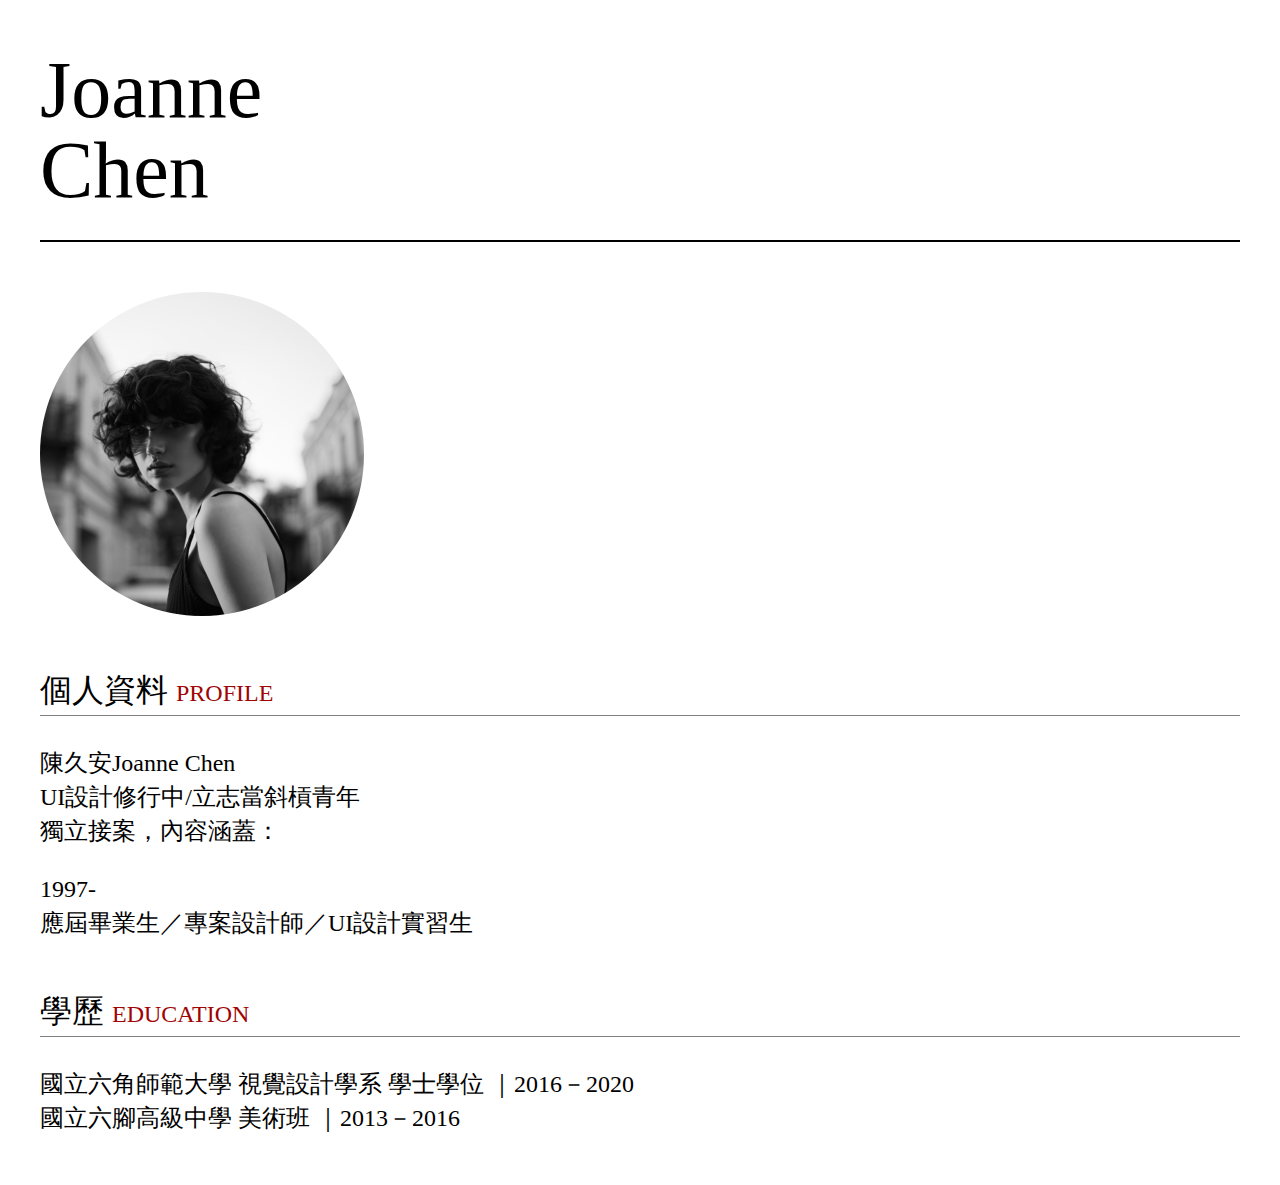
==== 01/index.html @ fcb2d044 "add 01.html" ====
<!DOCTYPE html>
<html lang="en">
<head>
    <meta charset="UTF-8">
    <meta name="viewport" content="width=device-width, initial-scale=1.0">
    <title>第一周作業</title>
    <link rel="stylesheet" href="./css/style.css">    
</head>
<body>
    <div class="container">
        <div class="box">
            <div class="box_title-header">
                <h1 class="h1_title">Joanne Chen</h1>
            </div>
            <img src="images/avatar.png" class="avatar">
        </div>

        <div class="box">
            <div class="box-header">
                <h2 class="h2">個人資料 <span class="mark">PROFILE</span></h2>
            </div>
                <div class="box-item">
                    陳久安Joanne Chen<br>
                    UI設計修行中/立志當斜槓青年<br>
                    獨立接案，內容涵蓋：
                </div>
                <div class="box-item">
                    1997-<br>
                    應屆畢業生／專案設計師／UI設計實習生
                </div>
        </div>

        <div class="box">
            <div class="box-header">
                <h2 class="h2">學歷 <span class="mark">EDUCATION</span></h2>
            </div>
                <div class="box-item">
                    國立六角師範大學 視覺設計學系 學士學位 ｜2016－2020
                    <br>
                    國立六腳高級中學 美術班 ｜2013－2016
                </div>
        </div>
    </div>

    <div class="container">

    </div>

</body>
</html>
---- 01/css/style.css ----
/* http://meyerweb.com/eric/tools/css/reset/ 
   v2.0 | 20110126
   License: none (public domain)
*/

html, body, div, span, applet, object, iframe,
h1, h2, h3, h4, h5, h6, p, blockquote, pre,
a, abbr, acronym, address, big, cite, code,
del, dfn, em, img, ins, kbd, q, s, samp,
small, strike, strong, sub, sup, tt, var,
b, u, i, center,
dl, dt, dd, ol, ul, li,
fieldset, form, label, legend,
table, caption, tbody, tfoot, thead, tr, th, td,
article, aside, canvas, details, embed, 
figure, figcaption, footer, header, hgroup, 
menu, nav, output, ruby, section, summary,
time, mark, audio, video {
	margin: 0;
	padding: 0;
	border: 0;
	font-size: 100%;
	font: inherit;
	vertical-align: baseline;
}
/* HTML5 display-role reset for older browsers */
article, aside, details, figcaption, figure, 
footer, header, hgroup, menu, nav, section {
	display: block;
}
body {
	line-height: 1;
}
ol, ul {
	list-style: none;
}
blockquote, q {
	quotes: none;
}
blockquote:before, blockquote:after,
q:before, q:after {
	content: '';
	content: none;
}
table {
	border-collapse: collapse;
	border-spacing: 0;
}



/***** container ****/
.container {
    width: 1200px;
    margin: 0 auto; 
    margin-bottom: 50px;
}

.container-fluid {
    width: 100%;
    margin: 0 auto; 
    margin-bottom: 50px;
}
/***** container ****/



/***** box ****/
.box {
    margin-bottom: 50px;
}

.box_title-header {
    border-bottom: 2px black solid;
    margin-bottom: 50px;
}

.box-header{
    border-bottom: 1px gray solid;
    margin-bottom: 30px;
}

.box-item {
    font-size: 24px;
    line-height: 34px;
    color: #000000;
    margin-bottom: 24px;
}
/***** box ****/




/***** title ****/
.h1_title {
    font-size: 80px;
    font-family: Roboto,Regular;
    width: 100px;
    padding-top: 50px;
    padding-bottom: 30px;
}
  
.h2 {
    font: normal normal normal 32px/43px Noto Sans;
    letter-spacing: 0px;
    color: #000000;
    opacity: 1;
}


.mark {
    font-size: 24px;
    font: normal normal medium 24px/28px Roboto;
    letter-spacing: 0px;
    color: #A00404;
}
/***** title ****/


/***** avatar ****/
.avatar {
    width: 324px;
    height: 324px;
    opacity: 1;
}
/***** avatar ****/
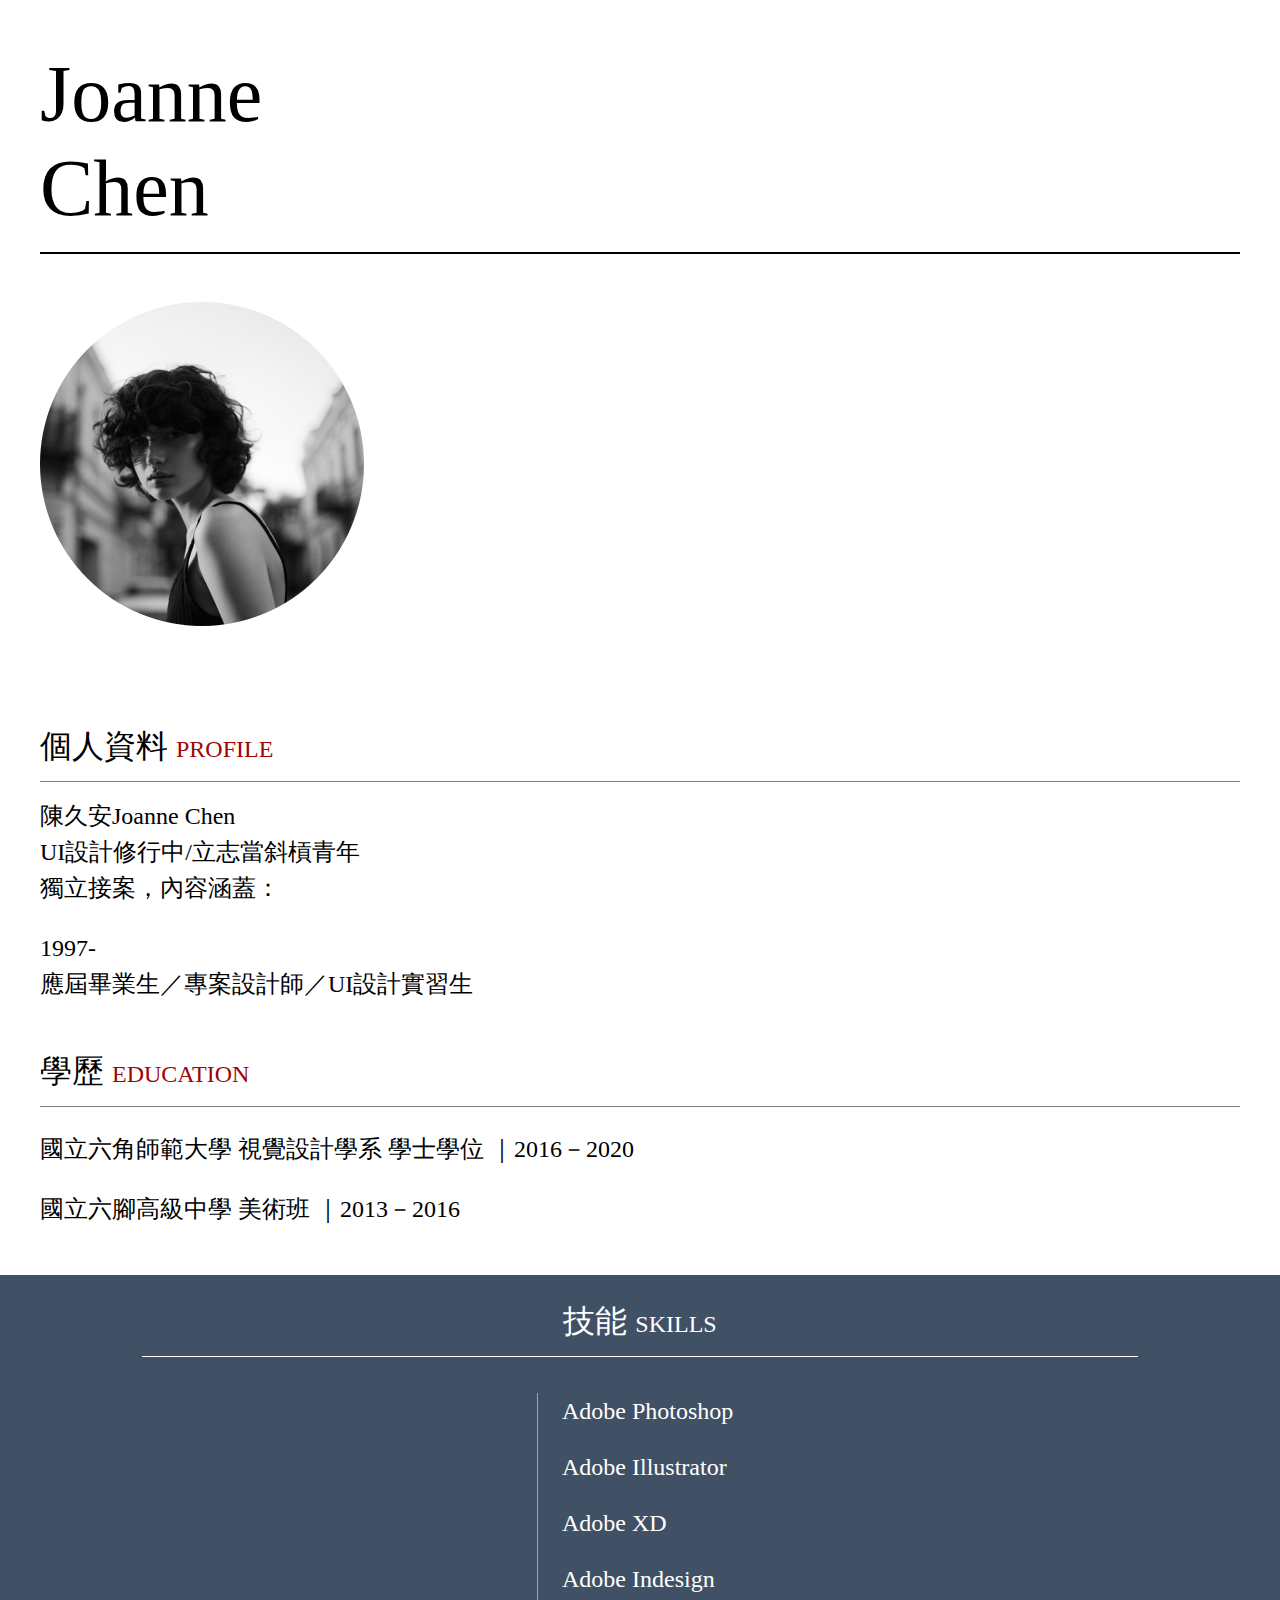
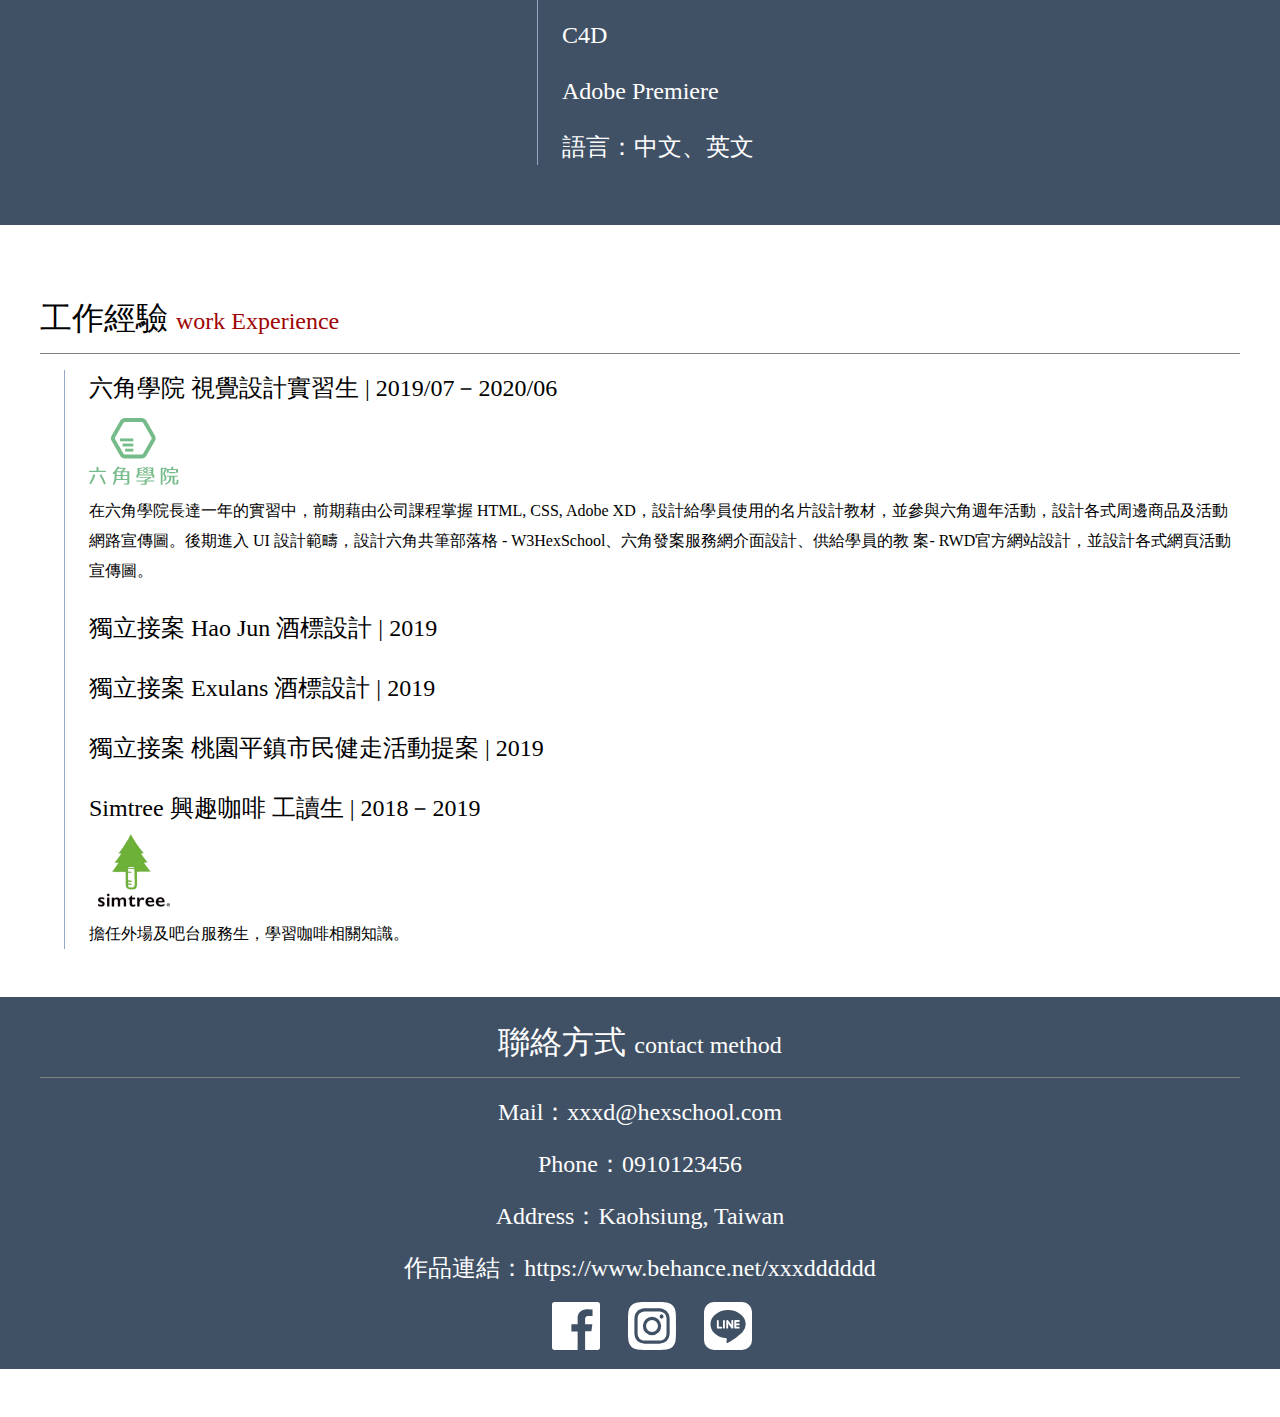
==== commit f8150933: "update 11-06 html" ====
--- a/01/index.html
+++ b/01/index.html
@@ -17,34 +17,101 @@
 
         <div class="box">
             <div class="box-header">
-                <h2 class="h2">個人資料 <span class="mark">PROFILE</span></h2>
+                <h2 class="h2">個人資料 <span class="mark text-a00404">PROFILE</span></h2>
             </div>
-                <div class="box-item">
-                    陳久安Joanne Chen<br>
-                    UI設計修行中/立志當斜槓青年<br>
-                    獨立接案，內容涵蓋：
-                </div>
-                <div class="box-item">
-                    1997-<br>
-                    應屆畢業生／專案設計師／UI設計實習生
-                </div>
+            <div class="box-item">
+                <p class="base">
+                陳久安Joanne Chen<br>
+                UI設計修行中/立志當斜槓青年<br>
+                獨立接案，內容涵蓋：
+                </p>
+                <p class="base">
+                1997-<br>
+                應屆畢業生／專案設計師／UI設計實習生
+                </p>
+            </div>
         </div>
 
         <div class="box">
             <div class="box-header">
-                <h2 class="h2">學歷 <span class="mark">EDUCATION</span></h2>
+                <h2 class="h2">學歷 <span class="mark text-a00404">EDUCATION</span></h2>
             </div>
-                <div class="box-item">
-                    國立六角師範大學 視覺設計學系 學士學位 ｜2016－2020
-                    <br>
-                    國立六腳高級中學 美術班 ｜2013－2016
-                </div>
+            <div class="box-item">
+                <ul class="list">
+                    <li>國立六角師範大學 視覺設計學系 學士學位 ｜2016－2020</li>
+                    <li>國立六腳高級中學 美術班 ｜2013－2016</li>
+                </ul>
+            </div>
+        </div>
+    </div>
+    
+    <section class="bg_415165 pt-24 pb-36 mb-72">
+        <div class="container width-996">
+            <div class="box-header box-white text-center text-white">
+                <h2 class="h2 h2_lh45 text-white">技能 <span class="mark text-white">SKILLS</span></h2>
+            </div>
+            <div class="ml-395 pl-24 bl-1 bc-96A9C4 mt-36">
+                <ul class="skills">
+                    <li>Adobe Photoshop</li>
+                    <li>Adobe Illustrator</li>
+                    <li>Adobe XD</li>
+                    <li>Adobe Indesign</li>
+                    <li>C4D</li>
+                    <li>Adobe Premiere</li>
+                    <li>語言：中文、英文</li>
+                </ul>
+            </div>
+        </div>
+    </section>
+
+    <div class="container">
+        <div class="box">
+            <div class="box-header">
+                <h2 class="h2">工作經驗 <span class="mark text-a00404">work Experience</span></h2>
+            </div>
+            <div class="box-item ml-24 pl-24 bl-1 bc-96A9C4">
+                <p class="work">
+                    六角學院 視覺設計實習生 | 2019/07－2020/06
+                    <img class="hex-img" src="./images/hex.svg">
+                    <div class="p_work">
+                        在六角學院長達一年的實習中，前期藉由公司課程掌握 HTML, CSS, Adobe XD，設計給學員使用的名片設計教材，並參與六角週年活動，設計各式周邊商品及活動網路宣傳圖。後期進入 UI
+                        設計範疇，設計六角共筆部落格 - W3HexSchool、六角發案服務網介面設計、供給學員的教 案- RWD官方網站設計，並設計各式網頁活動宣傳圖。
+                    </div>
+                </p>
+                <ul class="list">
+                    <li>獨立接案 Hao Jun 酒標設計 | 2019</li>
+                    <li>獨立接案 Exulans 酒標設計 | 2019</li>
+                    <li>獨立接案 桃園平鎮市民健走活動提案 | 2019</li>
+                    <li>Simtree 興趣咖啡 工讀生 | 2018－2019</li>
+                </ul>
+                <img class="simtree-img" src="./images/simtree.png" alt="">
+                <div class="p_work">擔任外場及吧台服務生，學習咖啡相關知識。</div>
+            </div>
         </div>
     </div>
 
-    <div class="container">
-
-    </div>
+    <section class="bg_415165">
+        <div class="container">
+            <div class="box pt-24">
+                <div class="box-header text-center text-white">
+                    <h2 class="h2 text-white">聯絡方式 <span class="mark text-white">contact method</span></h2>
+                </div>
+                <div class="box-item">
+                    <ul class="contact">
+                        <li>Mail：xxxd@hexschool.com</li>
+                        <li>Phone：0910123456</li>
+                        <li>Address：Kaohsiung, Taiwan</li>
+                        <li>作品連結：https://www.behance.net/xxxdddddd</li>
+                    </ul>
+                    <div class="text-center pb-16">
+                        <img class="footer_img" src="./images/facebook.svg" alt="fb">
+                        <img class="footer_img" src="./images/instagram-alt.svg" alt="ig">
+                        <img class="footer_img" src="./images/line.svg" alt="line">
+                    </div>
+                </div>
+            </div>
+        </div>
+    </section>
 
 </body>
 </html>--- a/01/css/style.css
+++ b/01/css/style.css
@@ -47,82 +47,229 @@
 	border-spacing: 0;
 }
 
+* {
+    color: #000000;
+}
 
 
 /***** container ****/
 .container {
     width: 1200px;
-    margin: 0 auto; 
-    margin-bottom: 50px;
-}
-
-.container-fluid {
-    width: 100%;
-    margin: 0 auto; 
-    margin-bottom: 50px;
+    margin: 0 auto;
+    margin-bottom: 24px;
 }
 /***** container ****/
-
 
 
 /***** box ****/
 .box {
-    margin-bottom: 50px;
+    margin-bottom: 48px;
 }
 
 .box_title-header {
+    padding-top: 47px;
+    padding-bottom: 17px;
     border-bottom: 2px black solid;
-    margin-bottom: 50px;
 }
 
 .box-header{
     border-bottom: 1px gray solid;
-    margin-bottom: 30px;
-}
-
-.box-item {
-    font-size: 24px;
-    line-height: 34px;
-    color: #000000;
+    padding-bottom: 8px;
+    margin-bottom: 16px;
+}
+
+.box-white{
+    border-bottom: 1px white solid;
+}
+
+.box-item .base{
+    font-size: 24px;
+    line-height: 36px;
     margin-bottom: 24px;
 }
+
+.box-item .work{
+    font-size: 24px;
+    line-height: 36px;
+}
+
+
+.box-center {
+    width:300px; 
+    margin: 0 auto;
+}
 /***** box ****/
 
 
+/***** border ****/
+.bl-1{
+    border-left: 1px;
+    border-style: solid;
+}
+
+.bc-white {
+    border-color: white;
+}
+
+.bc-96A9C4 {
+    border-color: #96A9C4;
+}
+/***** border ****/
+
+/***** margin ****/
+.ml-395 {
+    margin-left: 395px;
+}
+
+.ml-24 {
+    margin-left: 24px;
+}
+.mt-36 {
+    margin-top: 36px;
+}
+
+.mb-72 {
+    margin-bottom: 72px;
+}
+
+/***** margin ****/
+
+/***** padding ****/
+.pt-24 {
+    padding-top: 24px;
+}
+.pb-16 {
+    padding-bottom: 16px;
+}
+.pb-24 {
+    padding-bottom: 24px;
+}
+.pb-36 {
+    padding-bottom: 36px;
+}
+.pl-24 {
+    padding-left: 24px;
+}
+/***** padding ****/
+
+/***** text ****/
+.text-center{
+    text-align: center;
+}
+
+.text-a00404{
+    color: #A00404;
+}
+
+.text-white {
+    color:white;
+}
+
+.p_work {
+    font-style: 20px;
+    line-height: 30px;
+}
+
+/***** text ****/
+
+
+/***** size ****/
+.width-996 {
+    width:996px;
+}
+/***** size ****/
+
+
+/***** bg ****/
+.bg_415165 {
+    background: #415165;
+}
+/***** bg ****/
 
 
 /***** title ****/
 .h1_title {
     font-size: 80px;
+    line-height: 94px;
     font-family: Roboto,Regular;
     width: 100px;
-    padding-top: 50px;
-    padding-bottom: 30px;
-}
-  
+}
+
 .h2 {
-    font: normal normal normal 32px/43px Noto Sans;
+    font-size: 32px;
+    line-height: 43px;
     letter-spacing: 0px;
-    color: #000000;
     opacity: 1;
 }
 
+.h2_lh45 {
+    line-height: 45px;
+}
 
 .mark {
     font-size: 24px;
-    font: normal normal medium 24px/28px Roboto;
+    line-height: 48px;
     letter-spacing: 0px;
-    color: #A00404;
 }
 /***** title ****/
 
 
-/***** avatar ****/
+/***** images ****/
 .avatar {
     width: 324px;
     height: 324px;
+    padding-top: 48px;
+    padding-bottom: 48px;
     opacity: 1;
 }
-/***** avatar ****/
-
-
+
+.hex-img {
+    display: block;
+    width: 90px;
+    height: 90px;
+}
+
+.simtree-img {
+    width: 90px;
+    height: 90px;
+}
+
+.footer_img {
+    width: 48px;
+    height: 48px;
+    padding-left: 24px;
+}
+/***** images ****/
+
+
+/***** text ****/
+.ts24 {
+    font-style: 24px;
+    line-height: 34px;
+}
+/***** text ****/
+
+
+/***** ul. li  ****/
+ul.skills li {
+    font-size: 24px;
+    line-height: 36px;
+    margin-bottom: 20px;
+    color: white;
+}
+
+ul.list li {
+    font-size: 24px;
+    line-height: 36px;
+    margin-top: 24px;
+}
+
+ul.contact li {
+    font-size: 24px;
+    line-height: 36px;
+    margin-bottom: 16px;
+    color: #FFFFFF;
+    text-align: center;
+}
+
+/***** ul. li ****/
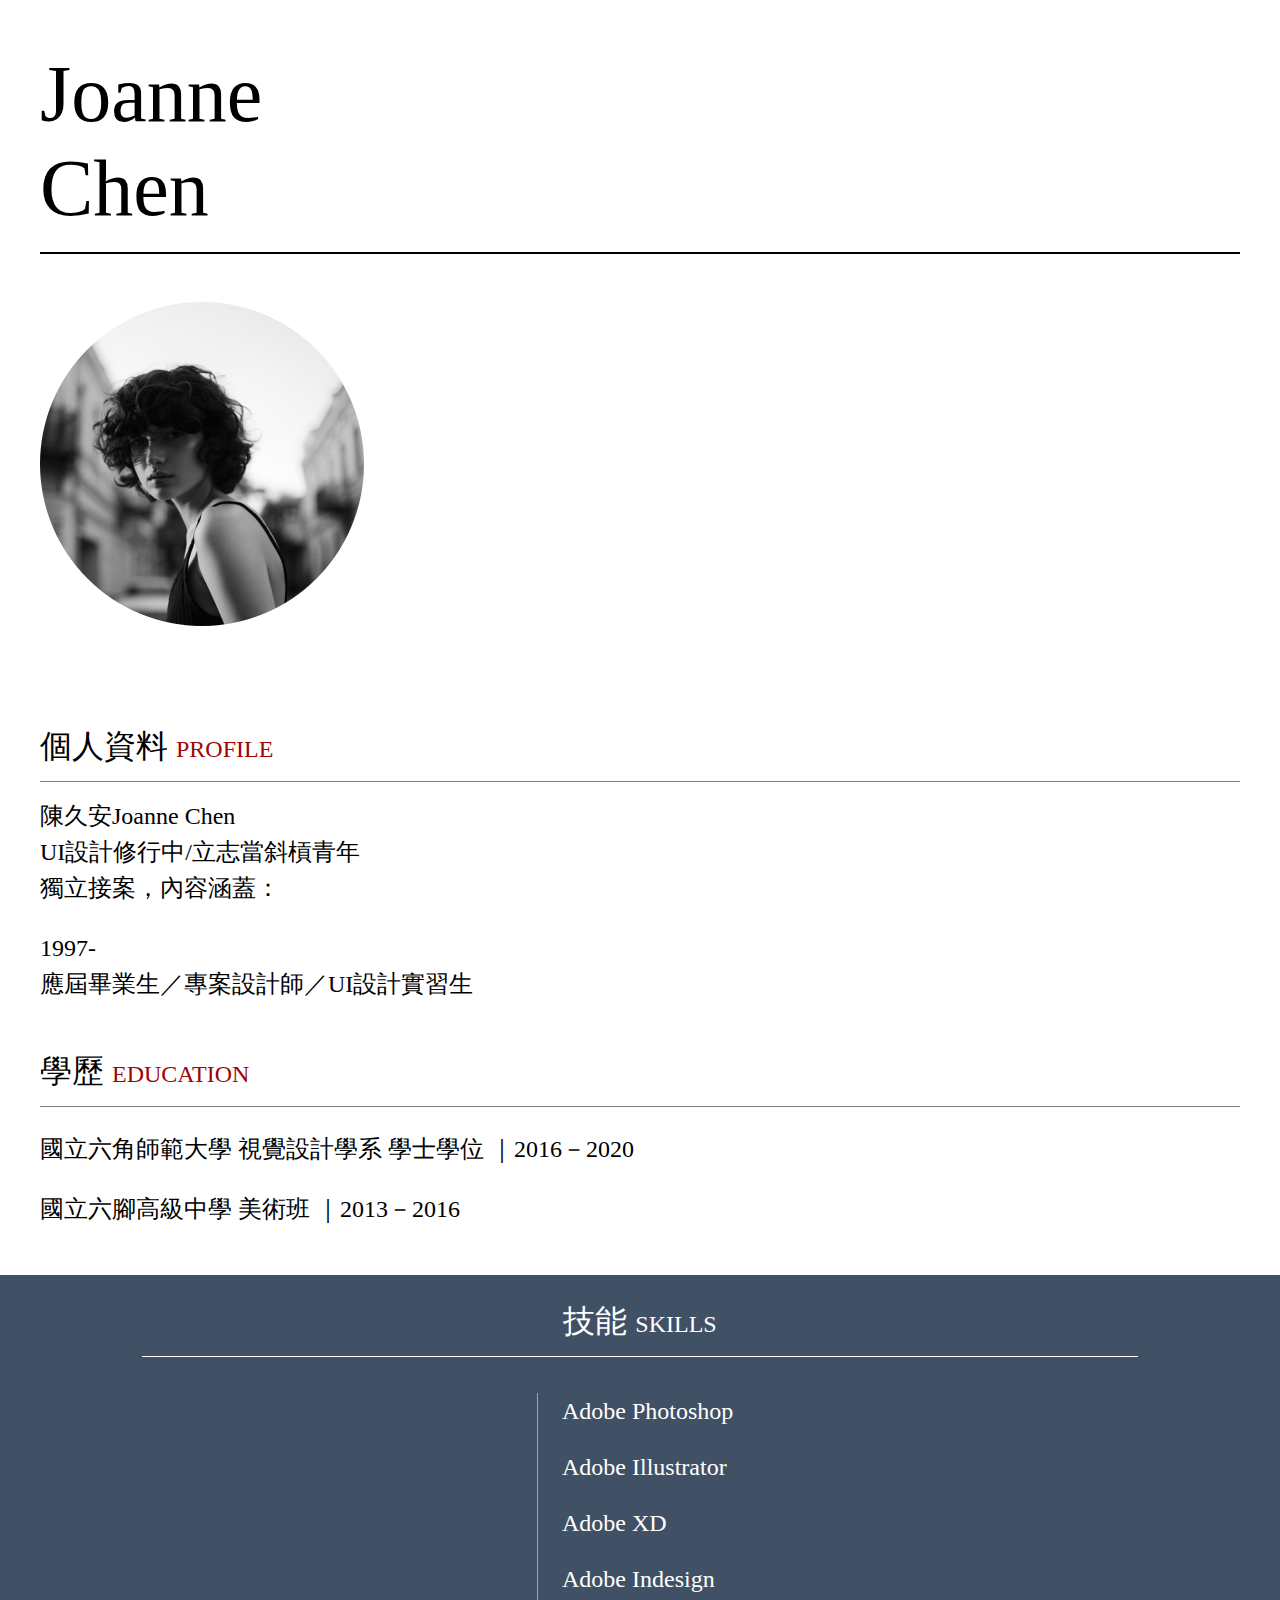
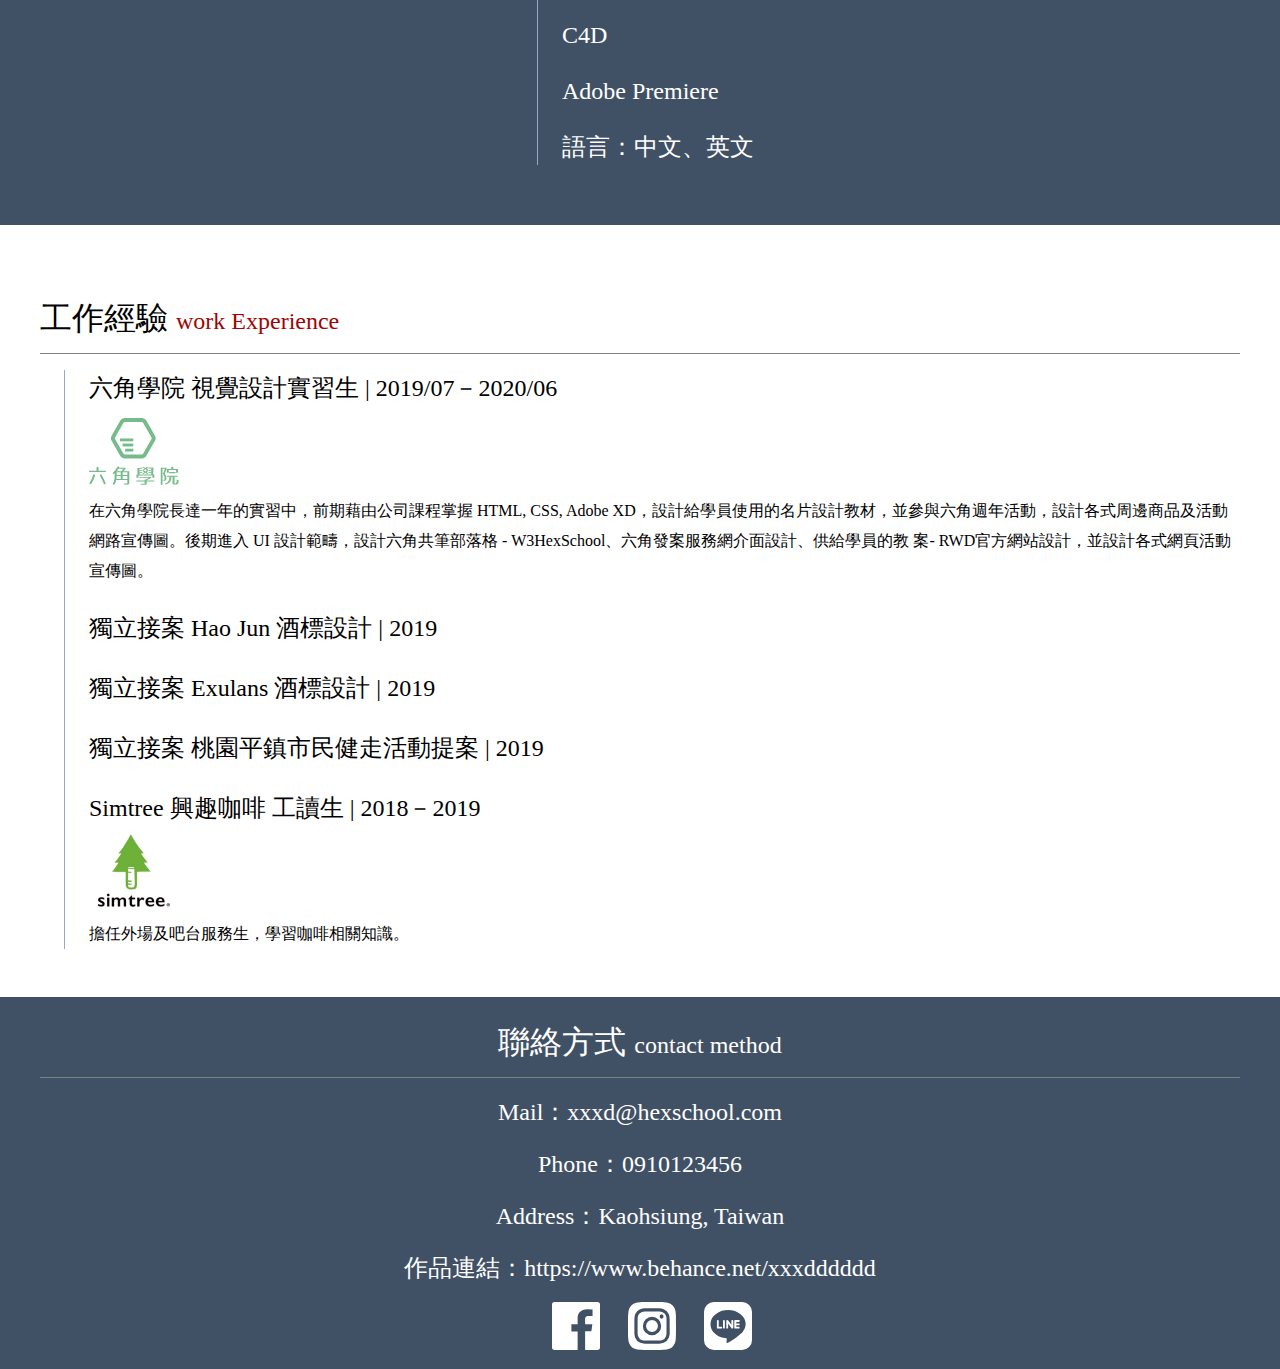
==== commit a7ceae3f: "update footer" ====
--- a/01/index.html
+++ b/01/index.html
@@ -91,23 +91,21 @@
     </div>
 
     <section class="bg_415165">
-        <div class="container">
-            <div class="box pt-24">
-                <div class="box-header text-center text-white">
-                    <h2 class="h2 text-white">聯絡方式 <span class="mark text-white">contact method</span></h2>
-                </div>
-                <div class="box-item">
-                    <ul class="contact">
-                        <li>Mail：xxxd@hexschool.com</li>
-                        <li>Phone：0910123456</li>
-                        <li>Address：Kaohsiung, Taiwan</li>
-                        <li>作品連結：https://www.behance.net/xxxdddddd</li>
-                    </ul>
-                    <div class="text-center pb-16">
-                        <img class="footer_img" src="./images/facebook.svg" alt="fb">
-                        <img class="footer_img" src="./images/instagram-alt.svg" alt="ig">
-                        <img class="footer_img" src="./images/line.svg" alt="line">
-                    </div>
+        <div class="footer pt-24">
+            <div class="box-header text-center text-white">
+                <h2 class="h2 text-white">聯絡方式 <span class="mark text-white">contact method</span></h2>
+            </div>
+            <div class="box-item">
+                <ul class="contact">
+                    <li>Mail：xxxd@hexschool.com</li>
+                    <li>Phone：0910123456</li>
+                    <li>Address：Kaohsiung, Taiwan</li>
+                    <li>作品連結：https://www.behance.net/xxxdddddd</li>
+                </ul>
+                <div class="text-center pb-16">
+                    <img class="footer_img" src="./images/facebook.svg" alt="fb">
+                    <img class="footer_img" src="./images/instagram-alt.svg" alt="ig">
+                    <img class="footer_img" src="./images/line.svg" alt="line">
                 </div>
             </div>
         </div>
--- a/01/css/style.css
+++ b/01/css/style.css
@@ -58,6 +58,11 @@
     margin: 0 auto;
     margin-bottom: 24px;
 }
+
+.footer {
+    width: 1200px;
+    margin: 0 auto;
+}
 /***** container ****/
 
 
